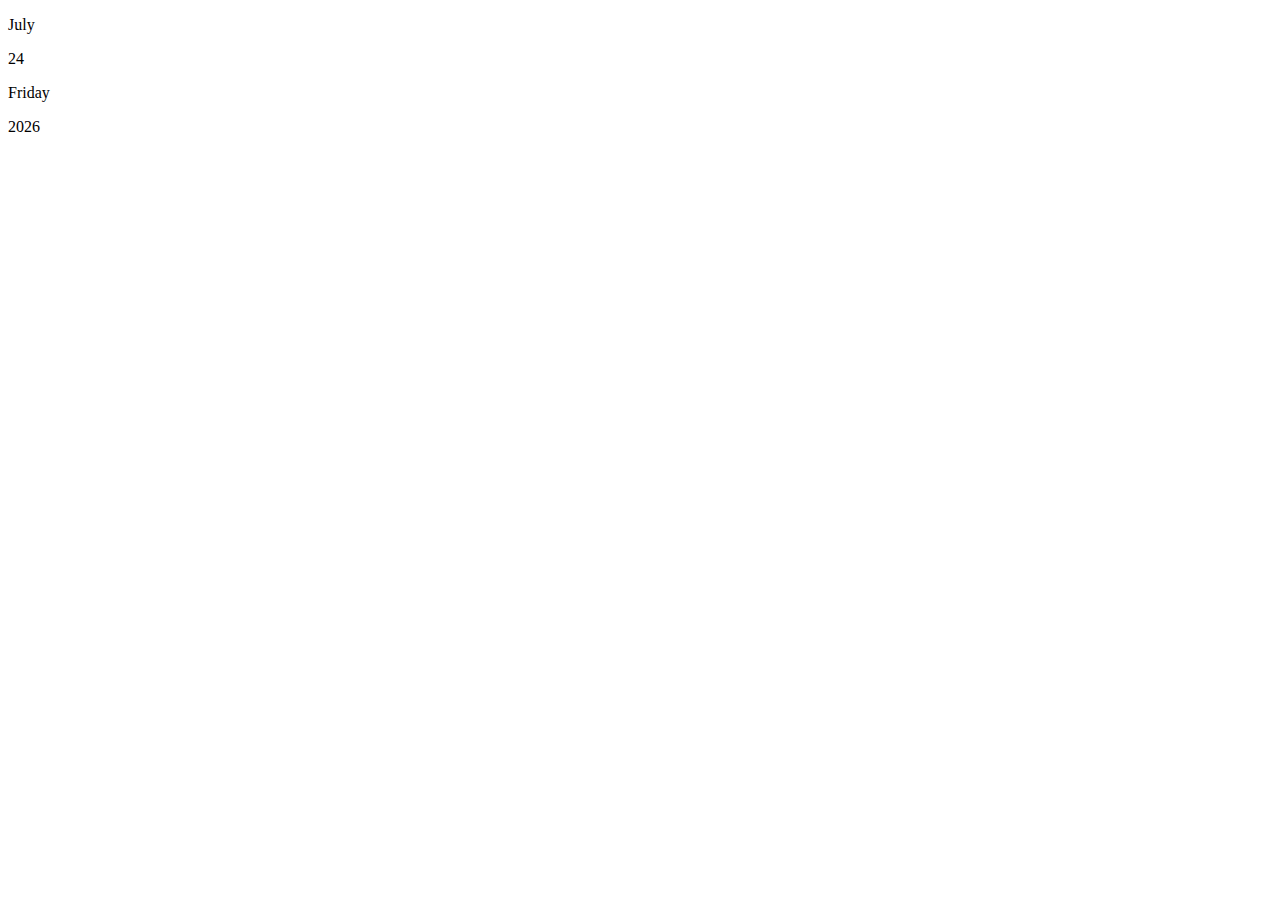
==== JS/calendar/index.html @ a876bb5a "selesai index" ====
<!DOCTYPE html>
<html>
    <head>
        <meta charset="utf-8">
        <title>Mini Calendar</title>
        <link rel="stylesheet" href="style.css">
    </head>

    <body>
        <div class="calender">
            <p id="monthName"></p>
            <p id="dayNumber"></p>
            <p id="dayName"></p>
            <p id="year"></p>
        </div>

        <script>
            const lang = navigator.language;
            let date = new Date();

            let dayNumber = date.getDate();
            let month = date.getMonth();
            let year = date.getFullYear();

            let dayName = date.toLocaleString(lang,{weekday: 'long'});
            let monthName = date.toLocaleString(lang,{month: 'long'});

            document.getElementById('monthName').innerHTML = monthName;
            document.getElementById('dayNumber').innerHTML = dayNumber;
            document.getElementById('dayName').innerHTML = dayName;
            document.getElementById('year').innerHTML = year;

        </script>
    </body>
</html>
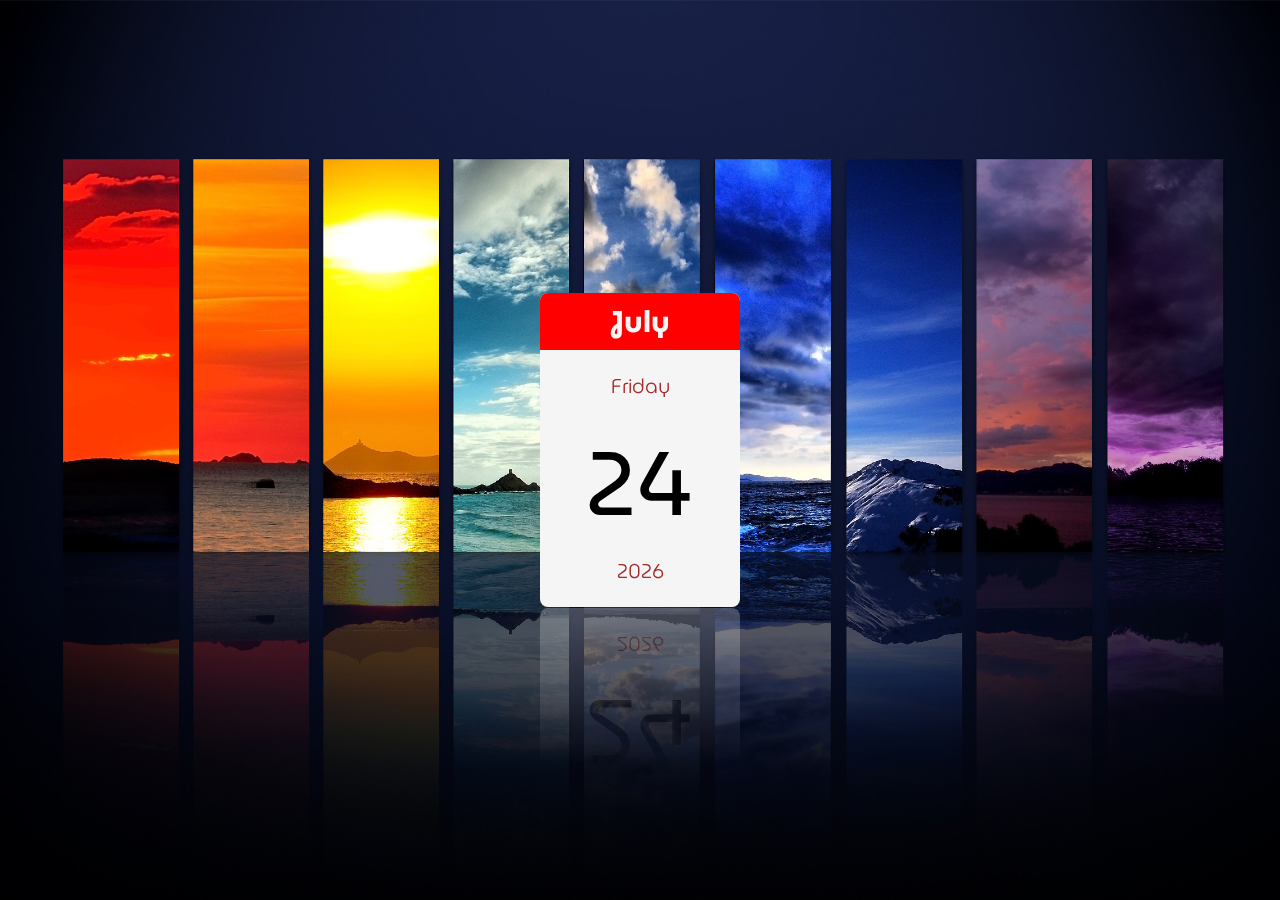
==== commit 2d836737: "selesai style" ====
--- a/JS/calendar/index.html
+++ b/JS/calendar/index.html
@@ -7,10 +7,10 @@
     </head>
 
     <body>
-        <div class="calender">
+        <div class="calendar">
             <p id="monthName"></p>
+            <p id="dayName"></p>
             <p id="dayNumber"></p>
-            <p id="dayName"></p>
             <p id="year"></p>
         </div>
 
--- a/JS/calendar/style.css
+++ b/JS/calendar/style.css
@@ -0,0 +1,68 @@
+@import url('https://fonts.googleapis.com/css2?family=MuseoModerno&display=swap');
+
+*
+{
+    margin: 0;
+    padding: 0;
+    box-sizing: border-box;
+    font-family: 'MuseoModerno', cursive;
+}
+
+body
+{
+    display: flex;
+    justify-content: center;
+    align-items: center;
+    min-height: 100vh;
+    background:url(bg.jpg);
+    background-position: center;
+    background-size: cover;
+}
+
+.calendar
+{
+    position: relative;
+    background: whitesmoke;
+    text-align: center;
+    width: 200px;
+    border-radius: 8px;
+    overflow: hidden;
+    -webkit-box-reflect: below 1px linear-gradient(
+        transparent,transparent,#0004
+    );
+
+}
+
+.calendar #monthName
+{
+    position: relative;
+    background: red;
+    color: whitesmoke;
+    font-size: 30px;
+    font-weight: 700;
+    padding: 5px 10px;
+}
+
+.calendar #dayName
+{
+    margin-top: 20px;
+    margin-bottom: 10px;
+    font-size: 20px;
+    font-weight: 300;
+    color: brown;
+}
+
+.calendar #dayNumber
+{
+    font-size: 90px;
+    font-weight: 1500;
+    color: black;
+}
+
+.calendar #year
+{
+    margin-bottom: 20px;
+    font-weight: 300;
+    font-size: 20px;
+    color: brown;
+}